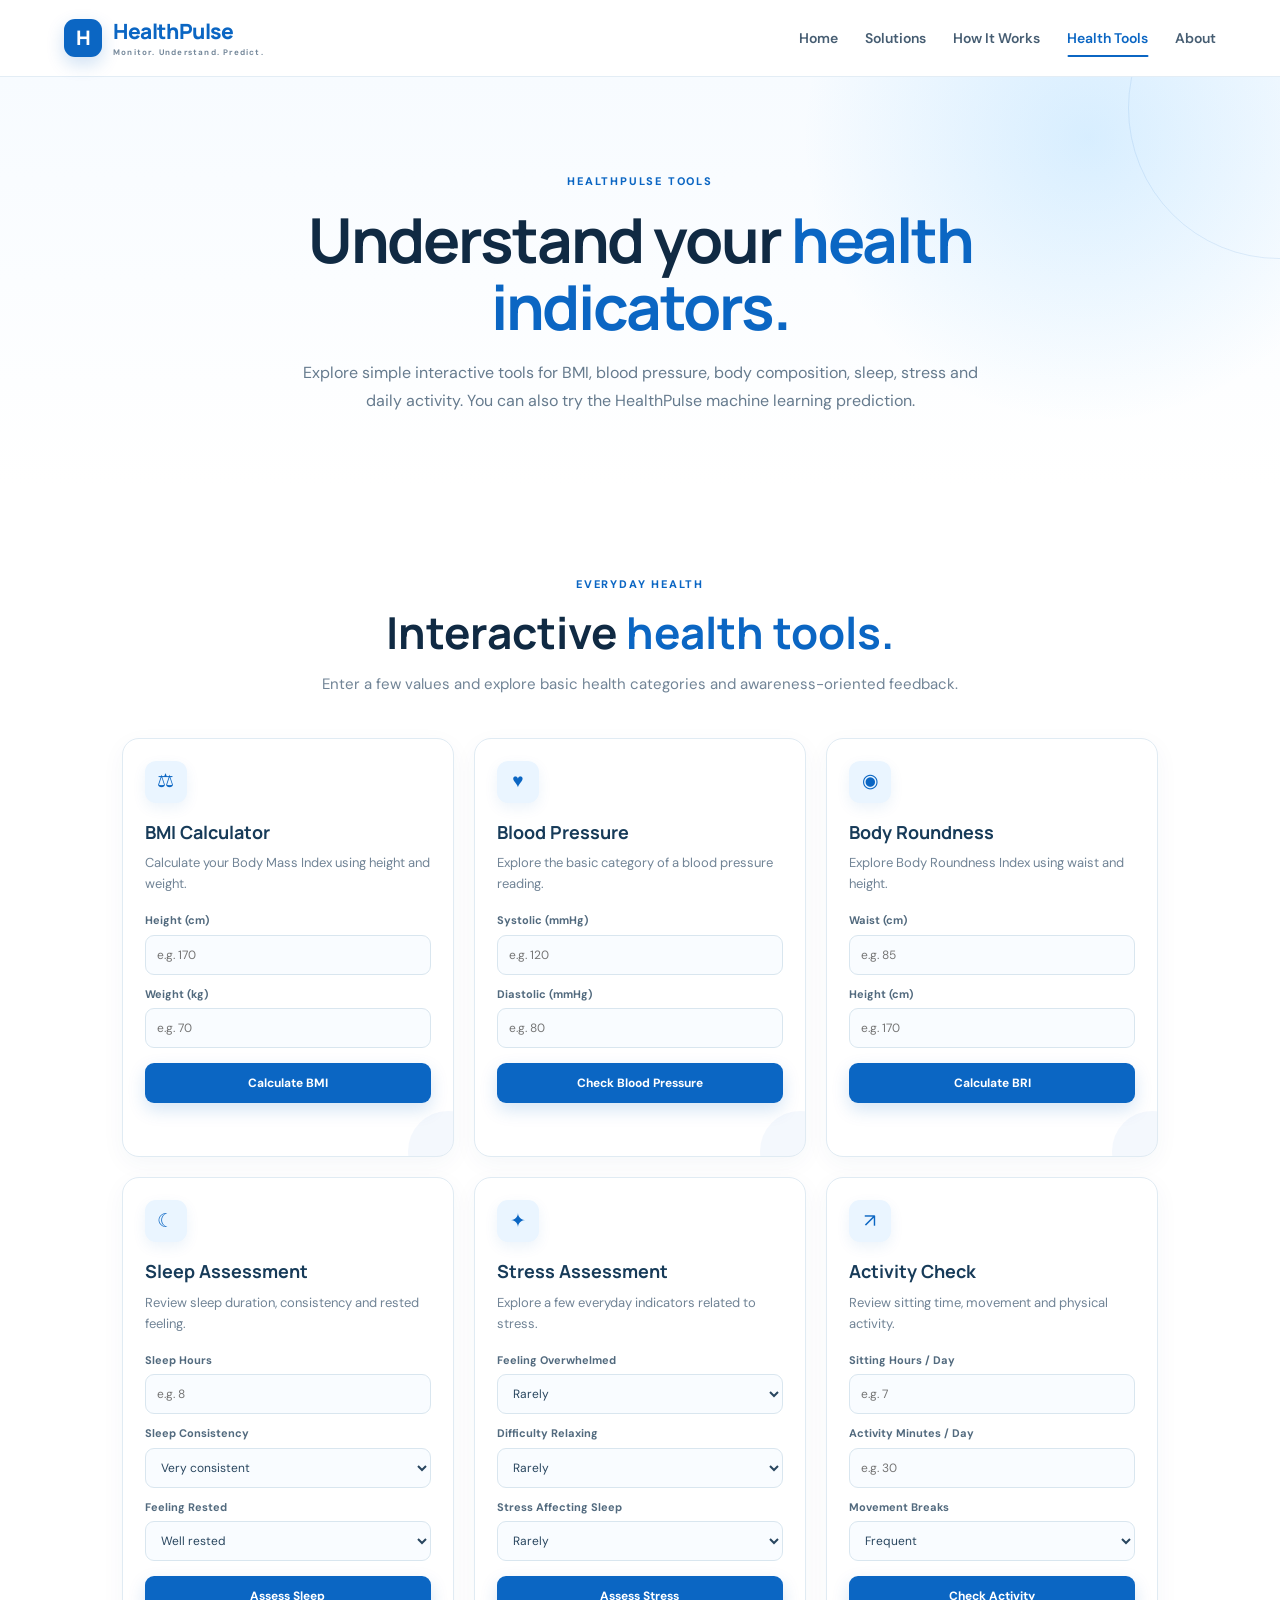
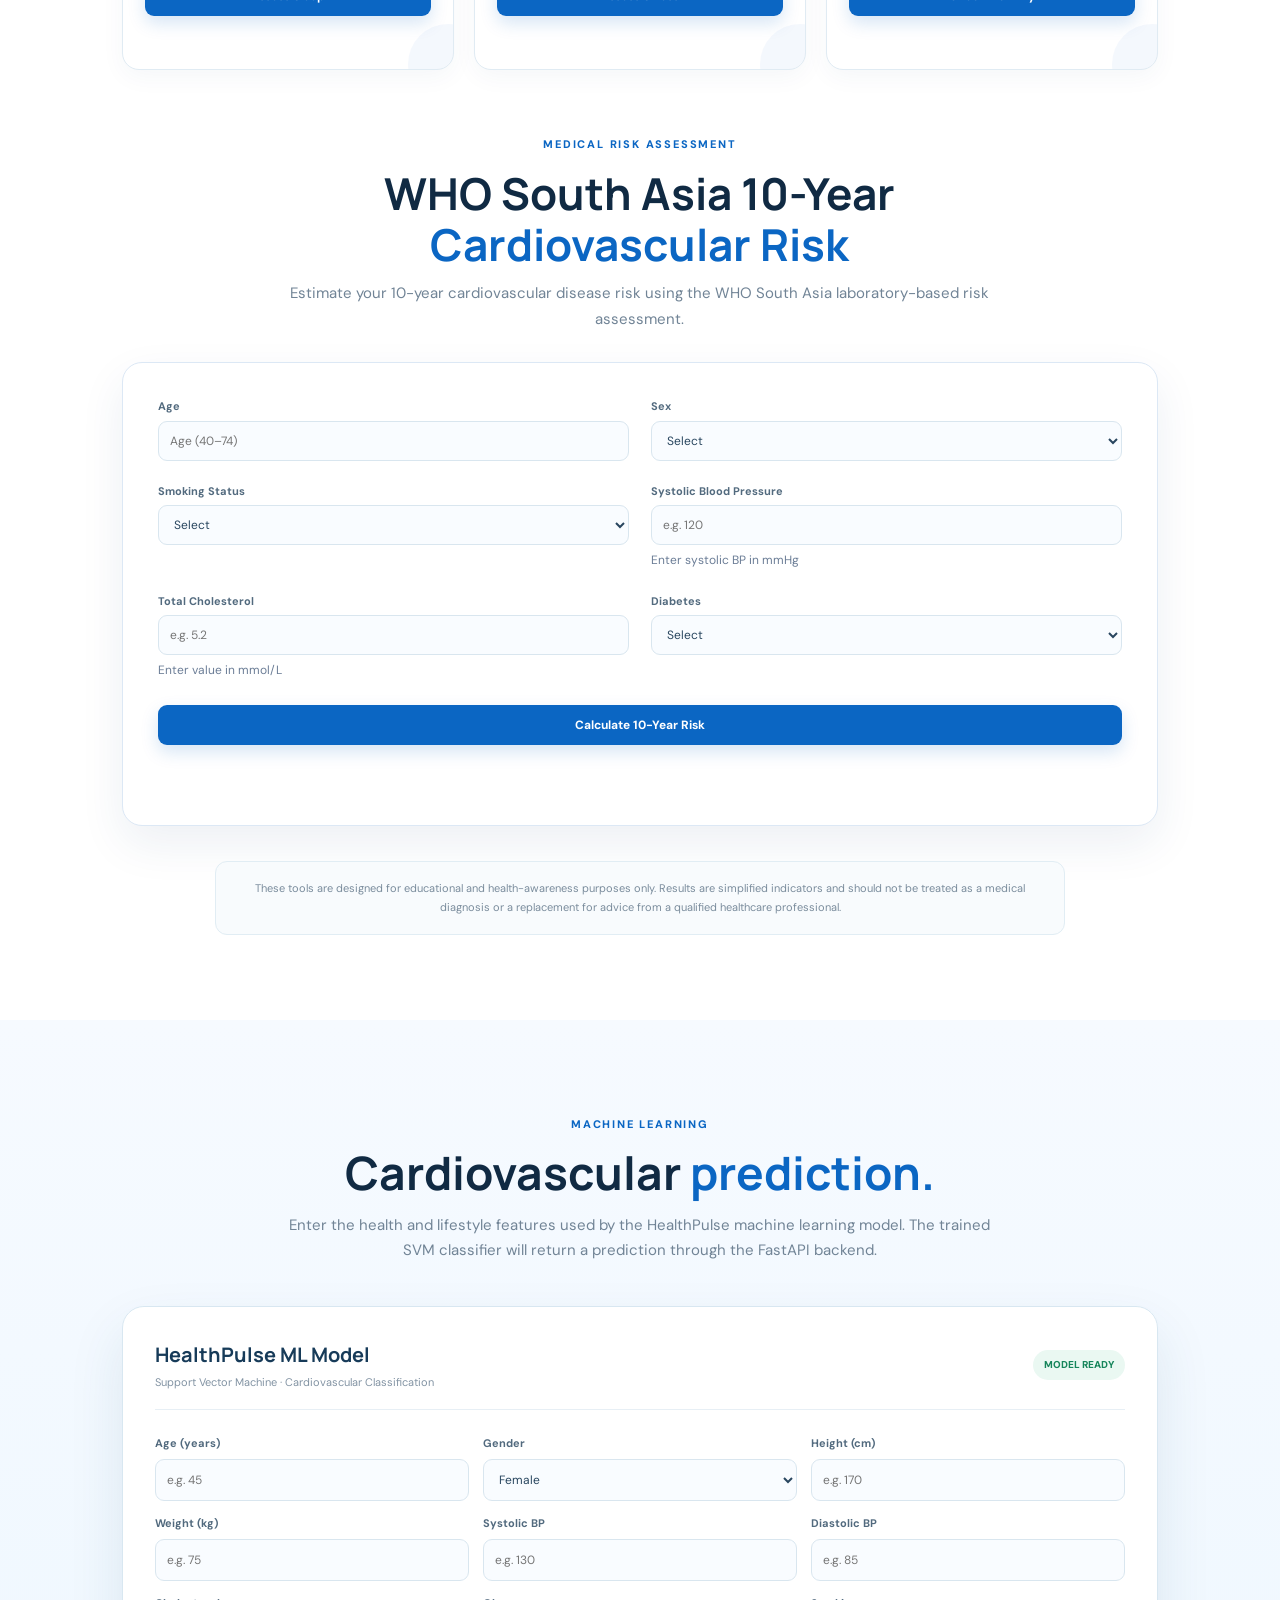
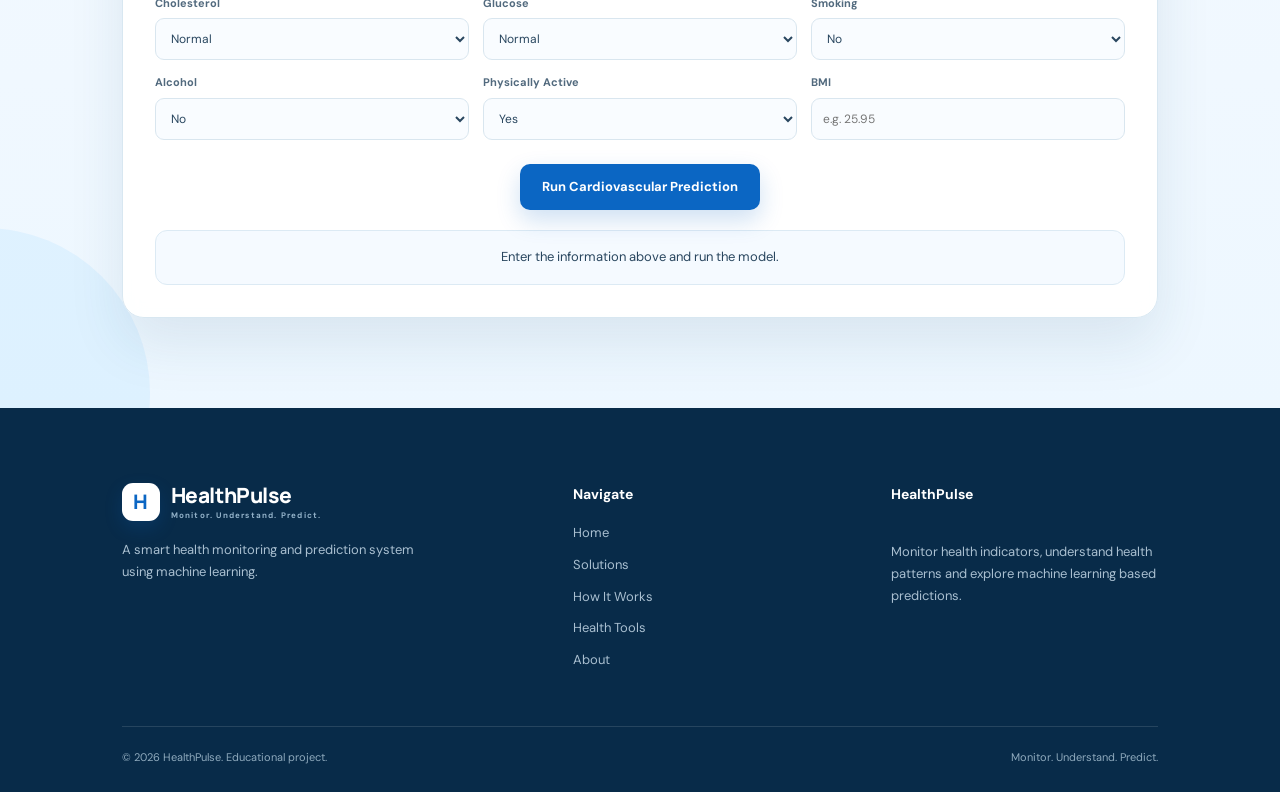
==== frontend/tools.html @ f5c5a45f "Add HealthPulse project" ====
<!DOCTYPE html>
<html lang="en">

<head>
    <meta charset="UTF-8">
    <meta name="viewport" content="width=device-width, initial-scale=1.0">

    <title>Health Tools | HealthPulse</title>

    <link rel="stylesheet" href="css/style.css">

    <link rel="preconnect" href="https://fonts.googleapis.com">
    <link rel="preconnect" href="https://fonts.gstatic.com" crossorigin>

    <link
        href="https://fonts.googleapis.com/css2?family=DM+Sans:wght@400;500;600;700&family=Manrope:wght@500;600;700;800&display=swap"
        rel="stylesheet">

    <style>

        /* =====================================================
           HEALTH TOOLS PAGE
           ===================================================== */

        .tools-hero {
            position: relative;

            padding: 90px 5% 70px;

            overflow: hidden;

            background:
                radial-gradient(
                    circle at 85% 15%,
                    rgba(45, 166, 255, 0.16),
                    transparent 25%
                ),
                linear-gradient(
                    180deg,
                    #f7fbff 0%,
                    #ffffff 100%
                );

            text-align: center;
        }

        .tools-hero::before {
            content: "";

            position: absolute;

            width: 300px;
            height: 300px;

            right: -150px;
            top: -120px;

            border-radius: 50%;

            border: 1px solid rgba(11, 102, 195, 0.10);

            animation: slowRotate 18s linear infinite;
        }

        .tools-hero-content {
            position: relative;

            z-index: 2;

            width: 90%;
            max-width: 800px;

            margin: auto;
        }

        .tools-hero h1 {
            margin: 14px 0 18px;

            color: #102a43;

            font-family: "Manrope", sans-serif;

            font-size: clamp(40px, 5vw, 62px);

            line-height: 1.08;

            letter-spacing: -2px;
        }

        .tools-hero h1 span {
            color: #0b66c3;
        }

        .tools-hero p {
            max-width: 680px;

            margin: auto;

            color: #667b8e;

            font-size: 16px;

            line-height: 1.75;
        }


        /* =====================================================
           TOOLS SECTION
           ===================================================== */

        .tools-section {
            padding: 85px 5%;
        }

        .tools-section-heading {
            width: 90%;
            max-width: 760px;

            margin: 0 auto 42px;

            text-align: center;
        }

        .tools-section-heading h2 {
            margin-top: 12px;

            color: #102a43;

            font-family: "Manrope", sans-serif;

            font-size: clamp(30px, 4vw, 44px);

            line-height: 1.15;
        }

        .tools-section-heading h2 span {
            color: #0b66c3;
        }

        .tools-section-heading p {
            margin-top: 14px;

            color: #718496;

            font-size: 15px;
        }


        /* =====================================================
           TOOL GRID
           ===================================================== */

        .tools-grid {
            width: 90%;
            max-width: 1120px;

            margin: auto;

            display: grid;

            grid-template-columns: repeat(3, 1fr);

            gap: 20px;
        }

        .tool-card {
            position: relative;

            padding: 22px;

            background: #ffffff;

            border: 1px solid #e0ebf3;

            border-radius: 17px;

            box-shadow:
                0 7px 25px rgba(25, 75, 110, 0.045);

            overflow: hidden;

            transition:
                transform 0.35s ease,
                box-shadow 0.35s ease,
                border-color 0.35s ease;
        }

        .tool-card::before {
            content: "";

            position: absolute;

            left: 0;
            top: 0;

            width: 100%;
            height: 3px;

            background: #0b66c3;

            transform: scaleX(0);

            transform-origin: left;

            transition: transform 0.35s ease;
        }

        .tool-card::after {
            content: "";

            position: absolute;

            width: 80px;
            height: 80px;

            right: -35px;
            bottom: -35px;

            border-radius: 50%;

            background: rgba(11, 102, 195, 0.045);

            transition:
                transform 0.4s ease,
                background 0.4s ease;
        }

        .tool-card:hover {
            transform: translateY(-7px);

            border-color: #c6ddeb;

            box-shadow:
                0 18px 38px rgba(25, 75, 110, 0.11);
        }

        .tool-card:hover::before {
            transform: scaleX(1);
        }

        .tool-card:hover::after {
            transform: scale(1.8);

            background: rgba(11, 102, 195, 0.07);
        }


        /* =====================================================
           TOOL ICON
           ===================================================== */

        .tool-icon {
            position: relative;

            z-index: 2;

            width: 42px;
            height: 42px;

            display: flex;

            align-items: center;
            justify-content: center;

            margin-bottom: 15px;

            border-radius: 11px;

            background: #eaf5ff;

            color: #0b66c3;

            font-size: 19px;

            box-shadow:
                0 5px 14px rgba(11, 102, 195, 0.08);

            transition:
                transform 0.3s ease,
                background 0.3s ease;
        }

        .tool-card:hover .tool-icon {
            transform:
                translateY(-2px)
                scale(1.05);

            background: #dcefff;
        }

        .tool-card h3 {
            position: relative;

            z-index: 2;

            margin-bottom: 7px;

            color: #173b59;

            font-family: "Manrope", sans-serif;

            font-size: 18px;
        }

        .tool-card > p {
            position: relative;

            z-index: 2;

            margin-bottom: 17px;

            color: #718496;

            font-size: 13px;

            line-height: 1.6;
        }


        /* =====================================================
           INPUTS
           ===================================================== */

        .tool-form {
            position: relative;

            z-index: 3;
        }

        .input-group {
            margin-bottom: 11px;
        }

        .input-group label {
            display: block;

            margin-bottom: 5px;

            color: #526a7e;

            font-size: 11px;

            font-weight: 700;
        }

        .tool-form input,
        .tool-form select {
            width: 100%;

            height: 40px;

            padding: 0 11px;

            border: 1px solid #d9e6ef;

            border-radius: 9px;

            background: #f9fcff;

            color: #29465f;

            font-family: inherit;

            font-size: 12px;

            outline: none;

            transition:
                border-color 0.25s ease,
                box-shadow 0.25s ease,
                background 0.25s ease;
        }

        .tool-form input:focus,
        .tool-form select:focus {
            background: #ffffff;

            border-color: #76b5e4;

            box-shadow:
                0 0 0 3px rgba(11, 102, 195, 0.08);
        }

        .tool-btn {
            width: 100%;

            min-height: 40px;

            margin-top: 4px;

            border: none;

            border-radius: 9px;

            background: #0b66c3;

            color: #ffffff;

            font-size: 12px;

            font-weight: 700;

            cursor: pointer;

            box-shadow:
                0 7px 17px rgba(11, 102, 195, 0.17);

            transition:
                background 0.25s ease,
                transform 0.25s ease,
                box-shadow 0.25s ease;
        }

        .tool-btn:hover {
            background: #09589f;

            transform: translateY(-2px);

            box-shadow:
                0 11px 23px rgba(11, 102, 195, 0.23);
        }

        .tool-result {
            min-height: 20px;

            margin-top: 11px;

            color: #0b66c3;

            font-size: 12px;

            font-weight: 700;

            line-height: 1.5;
        }


        /* =====================================================
           ML PREDICTION SECTION
           ===================================================== */

        .ml-section {
            position: relative;

            padding: 90px 5%;

            background:
                linear-gradient(
                    180deg,
                    #f6faff 0%,
                    #edf7ff 100%
                );

            overflow: hidden;
        }

        .ml-section::before {
            content: "";

            position: absolute;

            width: 330px;
            height: 330px;

            left: -180px;
            bottom: -150px;

            border-radius: 50%;

            background: rgba(45, 166, 255, 0.08);
        }

        .ml-container {
            position: relative;

            z-index: 2;

            width: 90%;
            max-width: 1120px;

            margin: auto;
        }

        .ml-heading {
            max-width: 720px;

            margin: 0 auto 42px;

            text-align: center;
        }

        .ml-heading h2 {
            margin-top: 12px;

            color: #102a43;

            font-family: "Manrope", sans-serif;

            font-size: clamp(31px, 4vw, 46px);

            line-height: 1.12;
        }

        .ml-heading h2 span {
            color: #0b66c3;
        }

        .ml-heading p {
            margin-top: 14px;

            color: #718496;

            font-size: 15px;

            line-height: 1.7;
        }

        .ml-card {
            padding: 32px;

            background: rgba(255, 255, 255, 0.95);

            border: 1px solid #d8e7f1;

            border-radius: 22px;

            box-shadow:
                0 25px 55px rgba(25, 75, 110, 0.10);

            backdrop-filter: blur(10px);
        }

        .ml-top {
            display: flex;

            align-items: center;
            justify-content: space-between;

            gap: 20px;

            margin-bottom: 25px;

            padding-bottom: 18px;

            border-bottom: 1px solid #e7eff5;
        }

        .ml-top h3 {
            color: #173b59;

            font-family: "Manrope", sans-serif;

            font-size: 20px;
        }

        .ml-top p {
            margin-top: 3px;

            color: #8293a3;

            font-size: 11px;
        }

        .ml-badge {
            padding: 7px 11px;

            border-radius: 20px;

            background: #eaf8f2;

            color: #16855b;

            font-size: 10px;

            font-weight: 800;

            white-space: nowrap;
        }

        .ml-grid {
            display: grid;

            grid-template-columns: repeat(3, 1fr);

            gap: 14px;
        }

        .ml-field label {
            display: block;

            margin-bottom: 6px;

            color: #526a7e;

            font-size: 11px;

            font-weight: 700;
        }

        .ml-field input,
        .ml-field select {
            width: 100%;

            height: 42px;

            padding: 0 11px;

            border: 1px solid #d9e6ef;

            border-radius: 9px;

            background: #f9fcff;

            color: #29465f;

            font-family: inherit;

            font-size: 12px;

            outline: none;

            transition:
                border-color 0.25s ease,
                box-shadow 0.25s ease;
        }

        .ml-field input:focus,
        .ml-field select:focus {
            border-color: #76b5e4;

            box-shadow:
                0 0 0 3px rgba(11, 102, 195, 0.08);
        }

        .ml-action {
            margin-top: 24px;

            display: flex;

            justify-content: center;
        }

        .ml-action button {
            min-width: 230px;

            min-height: 46px;

            padding: 12px 22px;

            border: none;

            border-radius: 10px;

            background: #0b66c3;

            color: #ffffff;

            font-size: 13px;

            font-weight: 700;

            cursor: pointer;

            box-shadow:
                0 10px 24px rgba(11, 102, 195, 0.20);

            transition:
                background 0.25s ease,
                transform 0.25s ease,
                box-shadow 0.25s ease;
        }

        .ml-action button:hover {
            background: #09589f;

            transform: translateY(-3px);

            box-shadow:
                0 15px 30px rgba(11, 102, 195, 0.26);
        }

        .prediction-result {
            margin-top: 20px;

            padding: 16px;

            border-radius: 12px;

            background: #f5faff;

            border: 1px solid #dceaf4;

            color: #29465f;

            font-size: 13px;

            line-height: 1.6;

            text-align: center;
        }

        .prediction-result.success {
            background: #effaf5;

            border-color: #ccebdd;

            color: #176c4d;
        }

        .prediction-result.warning {
            background: #fff7ed;

            border-color: #f4dcc0;

            color: #9a5b1d;
        }

        .prediction-result.error {
            background: #fff4f4;

            border-color: #f0cccc;

            color: #a13b3b;
        }


        /* =====================================================
           DISCLAIMER
           ===================================================== */



        /* WHO SOUTH ASIA CARDIOVASCULAR RISK */
        .who-risk-section { width: 90%; max-width: 1100px; margin: 60px auto 0; }
        .who-risk-header { text-align: center; max-width: 800px; margin: 0 auto 30px; }
        .who-risk-header h2 { margin-top: 12px; margin-bottom: 12px; color: #102a43; font-family: "Manrope", sans-serif; font-size: clamp(30px, 4vw, 44px); line-height: 1.15; }
        .who-risk-header h2 span { color: #0b66c3; }
        .who-risk-header p { max-width: 700px; margin: 0 auto; color: #718496; font-size: 15px; line-height: 1.7; }
        .who-risk-card { padding: 35px; background: #fff; border: 1px solid #dce8f5; border-radius: 20px; box-shadow: 0 18px 45px rgba(31,70,120,.08); }
        .who-risk-grid { display: grid; grid-template-columns: repeat(2,1fr); gap: 22px; }
        .who-risk-card .input-group { margin-bottom: 0; }
        .who-risk-card .input-group label { display:block; margin-bottom:5px; color:#526a7e; font-size:11px; font-weight:700; }
        .who-risk-card .input-group input, .who-risk-card .input-group select { width:100%; height:40px; padding:0 11px; border:1px solid #d9e6ef; border-radius:9px; background:#f9fcff; color:#29465f; font-family:inherit; font-size:12px; outline:none; }
        .who-risk-card small { display:block; margin-top:6px; color:#6b7d96; font-size:12px; }
        .who-risk-card .tool-btn { margin-top:25px; }
        #whoRiskResult { margin-top:25px; text-align:center; line-height:1.7; }
        #whoRiskResult strong { font-size:22px; }
        @media (max-width:700px) { .who-risk-grid { grid-template-columns:1fr; } .who-risk-card { padding:22px; } .who-risk-section { width:95%; } }

        .tools-disclaimer {
            width: 90%;
            max-width: 850px;

            margin: 35px auto 0;

            padding: 17px 20px;

            background: #f8fbfd;

            border: 1px solid #e1edf4;

            border-radius: 12px;

            color: #7a8c9c;

            font-size: 11px;

            line-height: 1.7;

            text-align: center;
        }


        /* =====================================================
           RESPONSIVE
           ===================================================== */

        @media (max-width: 1000px) {

            .tools-grid {
                grid-template-columns: repeat(2, 1fr);
            }

            .ml-grid {
                grid-template-columns: repeat(2, 1fr);
            }
        }


        @media (max-width: 650px) {

            .tools-hero {
                padding: 70px 5% 55px;
            }

            .tools-hero-content {
                width: 100%;
            }

            .tools-hero h1 {
                font-size: 39px;

                letter-spacing: -1.5px;
            }

            .tools-hero p {
                font-size: 14px;
            }

            .tools-section {
                padding: 65px 5%;
            }

            .tools-section-heading {
                width: 100%;
            }

            .tools-grid {
                width: 100%;

                grid-template-columns: 1fr;

                gap: 17px;
            }

            .tool-card {
                padding: 21px;
            }

            .ml-section {
                padding: 65px 5%;
            }

            .ml-container {
                width: 100%;
            }

            .ml-heading {
                width: 100%;
            }

            .ml-card {
                padding: 22px;

                border-radius: 18px;
            }

            .ml-top {
                align-items: flex-start;

                flex-direction: column;
            }

            .ml-grid {
                grid-template-columns: 1fr;
            }

            .ml-action button {
                width: 100%;
            }

            .tools-disclaimer {
                width: 100%;
            }
        }

    </style>
</head>


<body>


    <!-- =====================================================
         NAVBAR
         ===================================================== -->

    <header class="navbar">

        <div class="container nav-container">

            <a href="index.html" class="logo">

                <span class="brand-mark">H</span>

                <span class="brand-text">

                    <strong>HealthPulse</strong>

                    <small>
                        Monitor. Understand. Predict.
                    </small>

                </span>

            </a>


            <nav class="nav-menu">

                <a href="index.html">
                    Home
                </a>

                <a href="solutions.html">
                    Solutions
                </a>

                <a href="how-it-works.html">
                    How It Works
                </a>

                <a href="tools.html" class="active">
                    Health Tools
                </a>

                <a href="about.html">
                    About
                </a>

            </nav>


            <button
                class="menu-toggle"
                aria-label="Open Menu"
                onclick="toggleMobileMenu()">

                ☰

            </button>

        </div>


        <!-- Mobile Menu -->

        <div class="mobile-menu" id="mobileMenu">

            <a href="index.html">
                Home
            </a>

            <a href="solutions.html">
                Solutions
            </a>

            <a href="how-it-works.html">
                How It Works
            </a>

            <a href="tools.html" class="active">
                Health Tools
            </a>

            <a href="about.html">
                About
            </a>

        </div>

    </header>


    <!-- =====================================================
         HERO
         ===================================================== -->

    <section class="tools-hero">

        <div class="tools-hero-content reveal">

            <div class="eyebrow">
                HEALTHPULSE TOOLS
            </div>

            <h1>
                Understand your
                <span>health indicators.</span>
            </h1>

            <p>
                Explore simple interactive tools for BMI, blood pressure,
                body composition, sleep, stress and daily activity.
                You can also try the HealthPulse machine learning prediction.
            </p>

        </div>

    </section>


    <!-- =====================================================
         HEALTH TOOLS
         ===================================================== -->

    <section class="tools-section">

        <div class="tools-section-heading reveal">

            <div class="eyebrow">
                EVERYDAY HEALTH
            </div>

            <h2>
                Interactive <span>health tools.</span>
            </h2>

            <p>
                Enter a few values and explore basic health categories
                and awareness-oriented feedback.
            </p>

        </div>


        <div class="tools-grid">


            <!-- =================================================
                 BMI
                 ================================================= -->

            <div class="tool-card reveal">

                <div class="tool-icon">
                    ⚖
                </div>

                <h3>
                    BMI Calculator
                </h3>

                <p>
                    Calculate your Body Mass Index using height and weight.
                </p>

                <div class="tool-form">

                    <div class="input-group">

                        <label for="height">
                            Height (cm)
                        </label>

                        <input
                            type="number"
                            id="height"
                            placeholder="e.g. 170">

                    </div>


                    <div class="input-group">

                        <label for="weight">
                            Weight (kg)
                        </label>

                        <input
                            type="number"
                            id="weight"
                            placeholder="e.g. 70">

                    </div>


                    <button
                        class="tool-btn"
                        onclick="calculateBMI()">

                        Calculate BMI

                    </button>

                    <div
                        class="tool-result"
                        id="bmiResult">
                    </div>

                </div>

            </div>


            <!-- =================================================
                 BLOOD PRESSURE
                 ================================================= -->

            <div class="tool-card reveal">

                <div class="tool-icon">
                    ♥
                </div>

                <h3>
                    Blood Pressure
                </h3>

                <p>
                    Explore the basic category of a blood pressure reading.
                </p>

                <div class="tool-form">

                    <div class="input-group">

                        <label for="systolic">
                            Systolic (mmHg)
                        </label>

                        <input
                            type="number"
                            id="systolic"
                            placeholder="e.g. 120">

                    </div>


                    <div class="input-group">

                        <label for="diastolic">
                            Diastolic (mmHg)
                        </label>

                        <input
                            type="number"
                            id="diastolic"
                            placeholder="e.g. 80">

                    </div>


                    <button
                        class="tool-btn"
                        onclick="checkBP()">

                        Check Blood Pressure

                    </button>

                    <div
                        class="tool-result"
                        id="bpResult">
                    </div>

                </div>

            </div>


            <!-- =================================================
                 BRI
                 ================================================= -->

            <div class="tool-card reveal">

                <div class="tool-icon">
                    ◉
                </div>

                <h3>
                    Body Roundness
                </h3>

                <p>
                    Explore Body Roundness Index using waist and height.
                </p>

                <div class="tool-form">

                    <div class="input-group">

                        <label for="waist">
                            Waist (cm)
                        </label>

                        <input
                            type="number"
                            id="waist"
                            placeholder="e.g. 85">

                    </div>


                    <div class="input-group">

                        <label for="briHeight">
                            Height (cm)
                        </label>

                        <input
                            type="number"
                            id="briHeight"
                            placeholder="e.g. 170">

                    </div>


                    <button
                        class="tool-btn"
                        onclick="calculateBRI()">

                        Calculate BRI

                    </button>

                    <div
                        class="tool-result"
                        id="briResult">
                    </div>

                </div>

            </div>


            <!-- =================================================
                 SLEEP
                 ================================================= -->

            <div class="tool-card reveal">

                <div class="tool-icon">
                    ☾
                </div>

                <h3>
                    Sleep Assessment
                </h3>

                <p>
                    Review sleep duration, consistency and rested feeling.
                </p>

                <div class="tool-form">

                    <div class="input-group">

                        <label for="sleepHours">
                            Sleep Hours
                        </label>

                        <input
                            type="number"
                            id="sleepHours"
                            min="0"
                            max="24"
                            placeholder="e.g. 8">

                    </div>


                    <div class="input-group">

                        <label for="sleepConsistency">
                            Sleep Consistency
                        </label>

                        <select id="sleepConsistency">

                            <option value="3">
                                Very consistent
                            </option>

                            <option value="2">
                                Sometimes inconsistent
                            </option>

                            <option value="1">
                                Often inconsistent
                            </option>

                        </select>

                    </div>


                    <div class="input-group">

                        <label for="sleepRested">
                            Feeling Rested
                        </label>

                        <select id="sleepRested">

                            <option value="3">
                                Well rested
                            </option>

                            <option value="2">
                                Sometimes rested
                            </option>

                            <option value="1">
                                Usually tired
                            </option>

                        </select>

                    </div>


                    <button
                        class="tool-btn"
                        onclick="assessSleep()">

                        Assess Sleep

                    </button>

                    <div
                        class="tool-result"
                        id="sleepResult">
                    </div>

                </div>

            </div>


            <!-- =================================================
                 STRESS
                 ================================================= -->

            <div class="tool-card reveal">

                <div class="tool-icon">
                    ✦
                </div>

                <h3>
                    Stress Assessment
                </h3>

                <p>
                    Explore a few everyday indicators related to stress.
                </p>

                <div class="tool-form">

                    <div class="input-group">

                        <label for="stressOverwhelmed">
                            Feeling Overwhelmed
                        </label>

                        <select id="stressOverwhelmed">

                            <option value="1">
                                Rarely
                            </option>

                            <option value="2">
                                Sometimes
                            </option>

                            <option value="3">
                                Often
                            </option>

                        </select>

                    </div>


                    <div class="input-group">

                        <label for="stressRelax">
                            Difficulty Relaxing
                        </label>

                        <select id="stressRelax">

                            <option value="1">
                                Rarely
                            </option>

                            <option value="2">
                                Sometimes
                            </option>

                            <option value="3">
                                Often
                            </option>

                        </select>

                    </div>


                    <div class="input-group">

                        <label for="stressSleep">
                            Stress Affecting Sleep
                        </label>

                        <select id="stressSleep">

                            <option value="1">
                                Rarely
                            </option>

                            <option value="2">
                                Sometimes
                            </option>

                            <option value="3">
                                Often
                            </option>

                        </select>

                    </div>


                    <button
                        class="tool-btn"
                        onclick="assessStress()">

                        Assess Stress

                    </button>

                    <div
                        class="tool-result"
                        id="stressResult">
                    </div>

                </div>

            </div>


            <!-- =================================================
                 ACTIVITY
                 ================================================= -->

            <div class="tool-card reveal">

                <div class="tool-icon">
                    ↗
                </div>

                <h3>
                    Activity Check
                </h3>

                <p>
                    Review sitting time, movement and physical activity.
                </p>

                <div class="tool-form">

                    <div class="input-group">

                        <label for="sittingHours">
                            Sitting Hours / Day
                        </label>

                        <input
                            type="number"
                            id="sittingHours"
                            placeholder="e.g. 7">

                    </div>


                    <div class="input-group">

                        <label for="activityMinutes">
                            Activity Minutes / Day
                        </label>

                        <input
                            type="number"
                            id="activityMinutes"
                            placeholder="e.g. 30">

                    </div>


                    <div class="input-group">

                        <label for="movementBreaks">
                            Movement Breaks
                        </label>

                        <select id="movementBreaks">

                            <option value="3">
                                Frequent
                            </option>

                            <option value="2">
                                Sometimes
                            </option>

                            <option value="1">
                                Rarely
                            </option>

                        </select>

                    </div>


                    <button
                        class="tool-btn"
                        onclick="assessSedentary()">

                        Check Activity

                    </button>

                    <div
                        class="tool-result"
                        id="activityResult">
                    </div>

                </div>

            </div>

        </div>




        <!-- WHO SOUTH ASIA 10-YEAR CARDIOVASCULAR RISK -->

        <div class="who-risk-section reveal">
            <div class="who-risk-header">
                <span class="eyebrow">MEDICAL RISK ASSESSMENT</span>
                <h2>WHO South Asia 10-Year <span>Cardiovascular Risk</span></h2>
                <p>Estimate your 10-year cardiovascular disease risk using the WHO South Asia laboratory-based risk assessment.</p>
            </div>
            <div class="who-risk-card">
                <div class="who-risk-grid">
                    <div class="input-group"><label for="whoAge">Age</label><input type="number" id="whoAge" placeholder="Age (40–74)" min="40" max="74"></div>
                    <div class="input-group"><label for="whoSex">Sex</label><select id="whoSex"><option value="">Select</option><option value="Male">Male</option><option value="Female">Female</option></select></div>
                    <div class="input-group"><label for="whoSmoking">Smoking Status</label><select id="whoSmoking"><option value="">Select</option><option value="false">Non-smoker</option><option value="true">Smoker</option></select></div>
                    <div class="input-group"><label for="whoSystolicBP">Systolic Blood Pressure</label><input type="number" id="whoSystolicBP" placeholder="e.g. 120" min="50" max="300"><small>Enter systolic BP in mmHg</small></div>
                    <div class="input-group"><label for="whoCholesterol">Total Cholesterol</label><input type="number" id="whoCholesterol" placeholder="e.g. 5.2" min="1" max="15" step="0.1"><small>Enter value in mmol/L</small></div>
                    <div class="input-group"><label for="whoDiabetes">Diabetes</label><select id="whoDiabetes"><option value="">Select</option><option value="false">No</option><option value="true">Yes</option></select></div>
                </div>
                <button class="tool-btn" onclick="calculateWHORisk()">Calculate 10-Year Risk</button>
                <div class="tool-result" id="whoRiskResult"></div>
            </div>
        </div>
        <div class="tools-disclaimer reveal">

            These tools are designed for educational and health-awareness
            purposes only. Results are simplified indicators and should not
            be treated as a medical diagnosis or a replacement for advice
            from a qualified healthcare professional.

        </div>

    </section>


    <!-- =====================================================
         MACHINE LEARNING PREDICTION
         ===================================================== -->

    <section class="ml-section">

        <div class="ml-container">

            <div class="ml-heading reveal">

                <div class="eyebrow">
                    MACHINE LEARNING
                </div>

                <h2>
                    Cardiovascular
                    <span>prediction.</span>
                </h2>

                <p>
                    Enter the health and lifestyle features used by the
                    HealthPulse machine learning model. The trained SVM
                    classifier will return a prediction through the
                    FastAPI backend.
                </p>

            </div>


            <div class="ml-card reveal">


                <div class="ml-top">

                    <div>

                        <h3>
                            HealthPulse ML Model
                        </h3>

                        <p>
                            Support Vector Machine · Cardiovascular Classification
                        </p>

                    </div>

                    <div class="ml-badge">
                        MODEL READY
                    </div>

                </div>


                <div class="ml-grid">


                    <!-- Age -->

                    <div class="ml-field">

                        <label for="mlAge">
                            Age (years)
                        </label>

                        <input
                            type="number"
                            id="mlAge"
                            placeholder="e.g. 45">

                    </div>


                    <!-- Gender -->

                    <div class="ml-field">

                        <label for="mlGender">
                            Gender
                        </label>

                        <select id="mlGender">

                            <option value="1">
                                Female
                            </option>

                            <option value="2">
                                Male
                            </option>

                        </select>

                    </div>


                    <!-- Height -->

                    <div class="ml-field">

                        <label for="mlHeight">
                            Height (cm)
                        </label>

                        <input
                            type="number"
                            id="mlHeight"
                            placeholder="e.g. 170">

                    </div>


                    <!-- Weight -->

                    <div class="ml-field">

                        <label for="mlWeight">
                            Weight (kg)
                        </label>

                        <input
                            type="number"
                            id="mlWeight"
                            placeholder="e.g. 75">

                    </div>


                    <!-- Systolic -->

                    <div class="ml-field">

                        <label for="mlSystolic">
                            Systolic BP
                        </label>

                        <input
                            type="number"
                            id="mlSystolic"
                            placeholder="e.g. 130">

                    </div>


                    <!-- Diastolic -->

                    <div class="ml-field">

                        <label for="mlDiastolic">
                            Diastolic BP
                        </label>

                        <input
                            type="number"
                            id="mlDiastolic"
                            placeholder="e.g. 85">

                    </div>


                    <!-- Cholesterol -->

                    <div class="ml-field">

                        <label for="mlCholesterol">
                            Cholesterol
                        </label>

                        <select id="mlCholesterol">

                            <option value="1">
                                Normal
                            </option>

                            <option value="2">
                                Above Normal
                            </option>

                            <option value="3">
                                Well Above Normal
                            </option>

                        </select>

                    </div>


                    <!-- Glucose -->

                    <div class="ml-field">

                        <label for="mlGluc">
                            Glucose
                        </label>

                        <select id="mlGluc">

                            <option value="1">
                                Normal
                            </option>

                            <option value="2">
                                Above Normal
                            </option>

                            <option value="3">
                                Well Above Normal
                            </option>

                        </select>

                    </div>


                    <!-- Smoking -->

                    <div class="ml-field">

                        <label for="mlSmoke">
                            Smoking
                        </label>

                        <select id="mlSmoke">

                            <option value="0">
                                No
                            </option>

                            <option value="1">
                                Yes
                            </option>

                        </select>

                    </div>


                    <!-- Alcohol -->

                    <div class="ml-field">

                        <label for="mlAlco">
                            Alcohol
                        </label>

                        <select id="mlAlco">

                            <option value="0">
                                No
                            </option>

                            <option value="1">
                                Yes
                            </option>

                        </select>

                    </div>


                    <!-- Activity -->

                    <div class="ml-field">

                        <label for="mlActive">
                            Physically Active
                        </label>

                        <select id="mlActive">

                            <option value="1">
                                Yes
                            </option>

                            <option value="0">
                                No
                            </option>

                        </select>

                    </div>


                    <!-- BMI -->

                    <div class="ml-field">

                        <label for="mlBmi">
                            BMI
                        </label>

                        <input
                            type="number"
                            id="mlBmi"
                            step="0.01"
                            placeholder="e.g. 25.95">

                    </div>

                </div>


                <div class="ml-action">

                    <button
                        onclick="predictHealth()">

                        Run Cardiovascular Prediction

                    </button>

                </div>


                <div
                    id="predictionResult"
                    class="prediction-result">

                    Enter the information above and run the model.

                </div>

            </div>

        </div>

    </section>


    <!-- =====================================================
         FOOTER
         ===================================================== -->

    <footer class="footer">

        <div class="container footer-grid">


            <div class="footer-logo">

                <a href="index.html" class="logo">

                    <span class="brand-mark">
                        H
                    </span>

                    <span class="brand-text">

                        <strong>
                            HealthPulse
                        </strong>

                        <small>
                            Monitor. Understand. Predict.
                        </small>

                    </span>

                </a>

                <p>
                    A smart health monitoring and prediction system
                    using machine learning.
                </p>

            </div>


            <div class="footer-col">

                <h4>
                    Navigate
                </h4>

                <a href="index.html">
                    Home
                </a>

                <a href="solutions.html">
                    Solutions
                </a>

                <a href="how-it-works.html">
                    How It Works
                </a>

                <a href="tools.html">
                    Health Tools
                </a>

                <a href="about.html">
                    About
                </a>

            </div>


            <div class="footer-col">

                <h4>
                    HealthPulse
                </h4>

                <p>
                    Monitor health indicators, understand health patterns
                    and explore machine learning based predictions.
                </p>

            </div>

        </div>


        <div class="container footer-bottom">

            <p>
                © 2026 HealthPulse. Educational project.
            </p>

            <p>
                Monitor. Understand. Predict.
            </p>

        </div>

    </footer>


    <!-- =====================================================
         JAVASCRIPT
         ===================================================== -->

    <script src="js/script.js"></script>


    <script>

        /* =====================================================
           BMI CALCULATOR
           ===================================================== */

        function calculateBMI() {

            const height =
                parseFloat(
                    document.getElementById("height").value
                );

            const weight =
                parseFloat(
                    document.getElementById("weight").value
                );

            const result =
                document.getElementById("bmiResult");


            if (
                isNaN(height) ||
                isNaN(weight) ||
                height <= 0 ||
                weight <= 0
            ) {

                result.textContent =
                    "Please enter valid height and weight.";

                return;
            }


            const heightMeters =
                height / 100;

            const bmi =
                weight /
                (heightMeters * heightMeters);


            let category;


            if (bmi < 18.5) {

                category = "Underweight";

            } else if (bmi < 25) {

                category = "Normal range";

            } else if (bmi < 30) {

                category = "Overweight";

            } else {

                category = "Obesity range";

            }


            result.textContent =
                "BMI: " +
                bmi.toFixed(1) +
                " — " +
                category;
        }


        /* =====================================================
           BLOOD PRESSURE
           ===================================================== */

        function checkBP() {

            const systolic =
                parseFloat(
                    document.getElementById("systolic").value
                );

            const diastolic =
                parseFloat(
                    document.getElementById("diastolic").value
                );

            const result =
                document.getElementById("bpResult");


            if (
                isNaN(systolic) ||
                isNaN(diastolic) ||
                systolic <= 0 ||
                diastolic <= 0
            ) {

                result.textContent =
                    "Please enter valid blood pressure values.";

                return;
            }


            let category;


            if (
                systolic < 120 &&
                diastolic < 80
            ) {

                category = "Normal";

            } else if (
                systolic < 130 &&
                diastolic < 80
            ) {

                category = "Elevated";

            } else if (
                systolic < 140 ||
                diastolic < 90
            ) {

                category = "High";

            } else {

                category = "Very high";

            }


            result.textContent =
                "Reading: " +
                systolic +
                "/" +
                diastolic +
                " mmHg — " +
                category;
        }


        /* =====================================================
           BRI
           ===================================================== */

        function calculateBRI() {

            const waist =
                parseFloat(
                    document.getElementById("waist").value
                );

            const height =
                parseFloat(
                    document.getElementById("briHeight").value
                );

            const result =
                document.getElementById("briResult");


            if (
                isNaN(waist) ||
                isNaN(height) ||
                waist <= 0 ||
                height <= 0
            ) {

                result.textContent =
                    "Please enter valid waist and height.";

                return;
            }


            const waistMeters =
                waist / 100;

            const heightMeters =
                height / 100;

            const ratio =
                waistMeters / heightMeters;


            const value =
                364.2 -
                365.5 *
                Math.sqrt(
                    1 -
                    Math.pow(
                        ratio / 0.5,
                        2
                    )
                );


            if (!isFinite(value)) {

                result.textContent =
                    "Please check the entered values.";

                return;
            }


            result.textContent =
                "Estimated BRI: " +
                value.toFixed(2);
        }


        /* =====================================================
           SLEEP
           ===================================================== */

        function assessSleep() {

            const hours =
                parseFloat(
                    document.getElementById("sleepHours").value
                );

            const consistency =
                parseInt(
                    document.getElementById("sleepConsistency").value
                );

            const rested =
                parseInt(
                    document.getElementById("sleepRested").value
                );

            const result =
                document.getElementById("sleepResult");


            if (
                isNaN(hours) ||
                hours < 0 ||
                hours > 24
            ) {

                result.textContent =
                    "Please enter sleep hours between 0 and 24.";

                return;
            }


            let score = 0;


            if (hours >= 7 && hours <= 9) {

                score += 3;

            } else if (hours >= 6 && hours < 7) {

                score += 2;

            } else {

                score += 1;

            }


            score += consistency;
            score += rested;


            if (score >= 8) {

                result.textContent =
                    "Sleep pattern looks generally healthy.";

            } else if (score >= 6) {

                result.textContent =
                    "Sleep pattern could be improved.";

            } else {

                result.textContent =
                    "Your sleep pattern may need more attention.";
            }
        }


        /* =====================================================
           STRESS
           ===================================================== */

        function assessStress() {

            const overwhelmed =
                parseInt(
                    document.getElementById("stressOverwhelmed").value
                );

            const relax =
                parseInt(
                    document.getElementById("stressRelax").value
                );

            const sleep =
                parseInt(
                    document.getElementById("stressSleep").value
                );

            const result =
                document.getElementById("stressResult");


            const score =
                overwhelmed +
                relax +
                sleep;


            if (score <= 4) {

                result.textContent =
                    "Lower stress indicators based on these responses.";

            } else if (score <= 7) {

                result.textContent =
                    "Some stress indicators are present.";

            } else {

                result.textContent =
                    "Higher stress indicators are present.";
            }
        }


        /* =====================================================
           ACTIVITY
           ===================================================== */

        function assessSedentary() {

            const sitting =
                parseFloat(
                    document.getElementById("sittingHours").value
                );

            const activity =
                parseFloat(
                    document.getElementById("activityMinutes").value
                );

            const breaks =
                parseInt(
                    document.getElementById("movementBreaks").value
                );

            const result =
                document.getElementById("activityResult");


            if (
                isNaN(sitting) ||
                isNaN(activity) ||
                sitting < 0 ||
                activity < 0
            ) {

                result.textContent =
                    "Please enter valid activity values.";

                return;
            }


            let score = 0;


            if (sitting <= 6) {

                score += 3;

            } else if (sitting <= 9) {

                score += 2;

            } else {

                score += 1;

            }


            if (activity >= 30) {

                score += 3;

            } else if (activity >= 15) {

                score += 2;

            } else {

                score += 1;

            }


            score += breaks;


            if (score >= 8) {

                result.textContent =
                    "Your activity pattern looks generally active.";

            } else if (score >= 6) {

                result.textContent =
                    "Your activity pattern could be improved.";

            } else {

                result.textContent =
                    "Consider adding more movement to your day.";
            }
        }


        /* =====================================================
           ML PREDICTION
           ===================================================== */

        async function predictHealth() {

            const result =
                document.getElementById("predictionResult");


            const age =
                parseFloat(
                    document.getElementById("mlAge").value
                );

            const gender =
                parseInt(
                    document.getElementById("mlGender").value
                );

            const height =
                parseFloat(
                    document.getElementById("mlHeight").value
                );

            const weight =
                parseFloat(
                    document.getElementById("mlWeight").value
                );

            const systolic =
                parseFloat(
                    document.getElementById("mlSystolic").value
                );

            const diastolic =
                parseFloat(
                    document.getElementById("mlDiastolic").value
                );

            const cholesterol =
                parseInt(
                    document.getElementById("mlCholesterol").value
                );

            const gluc =
                parseInt(
                    document.getElementById("mlGluc").value
                );

            const smoke =
                parseInt(
                    document.getElementById("mlSmoke").value
                );

            const alco =
                parseInt(
                    document.getElementById("mlAlco").value
                );

            const active =
                parseInt(
                    document.getElementById("mlActive").value
                );

            const bmi =
                parseFloat(
                    document.getElementById("mlBmi").value
                );


            if (
                [
                    age,
                    height,
                    weight,
                    systolic,
                    diastolic,
                    bmi
                ].some(
                    value => isNaN(value)
                )
            ) {

                result.className =
                    "prediction-result error";

                result.textContent =
                    "Please fill in all required health values.";

                return;
            }


            result.className =
                "prediction-result";

            result.textContent =
                "Running the HealthPulse machine learning model...";


            const inputData = {

                age: age,

                gender: gender,

                height: height,

                weight: weight,

                ap_hi: systolic,

                ap_lo: diastolic,

                cholesterol: cholesterol,

                gluc: gluc,

                smoke: smoke,

                alco: alco,

                active: active,

                bmi: bmi
            };


            try {

                const response =
                    await fetch(
                        "http://127.0.0.1:8000/predict",
                        {
                            method: "POST",

                            headers: {
                                "Content-Type":
                                    "application/json"
                            },

                            body:
                                JSON.stringify(inputData)
                        }
                    );


                if (!response.ok) {

                    throw new Error(
                        "Prediction request failed."
                    );
                }


                const data =
                    await response.json();


                result.className =
                    "prediction-result " +
                    (
                        data.prediction === 1
                            ? "warning"
                            : "success"
                    );


                result.innerHTML =
                    "<strong>" +
                    data.result +
                    "</strong><br>" +
                    data.message;

            } catch (error) {

                result.className =
                    "prediction-result error";

                result.textContent =
                    "Unable to connect to the HealthPulse backend. " +
                    "Please make sure the FastAPI server is running.";
            }
        }




        /* WHO SOUTH ASIA 10-YEAR CARDIOVASCULAR RISK */
        async function calculateWHORisk() {
            const age = parseInt(document.getElementById("whoAge").value);
            const sex = document.getElementById("whoSex").value;
            const smoking = document.getElementById("whoSmoking").value;
            const systolicBP = parseFloat(document.getElementById("whoSystolicBP").value);
            const cholesterol = parseFloat(document.getElementById("whoCholesterol").value);
            const diabetes = document.getElementById("whoDiabetes").value;
            const result = document.getElementById("whoRiskResult");

            if (!age || !sex || !smoking || !systolicBP || !cholesterol || !diabetes) {
                result.innerHTML = "Please complete all fields.";
                return;
            }

            if (age < 40 || age > 74) {
                result.innerHTML = "WHO risk assessment is available for ages 40 to 74.";
                return;
            }

            try {
                result.innerHTML = "Calculating your cardiovascular risk...";
                const response = await fetch("http://127.0.0.1:8000/who-risk", {
                    method: "POST",
                    headers: {"Content-Type": "application/json"},
                    body: JSON.stringify({
                        age,
                        sex,
                        smoking: smoking === "true",
                        systolic_bp: systolicBP,
                        total_cholesterol: cholesterol,
                        diabetes: diabetes === "true"
                    })
                });
                const data = await response.json();

                if (!data.success) {
                    result.innerHTML = "<strong>Error</strong><br>" + data.error;
                    return;
                }

                result.innerHTML = "<strong>Your 10-Year Risk: " + data.risk_percentage + "%</strong><br>Risk Category: " + data.risk_category + "<br><br><small>This assessment is for educational purposes only and is not a medical diagnosis.</small>";
            } catch (error) {
                result.innerHTML = "<strong>Unable to calculate risk.</strong><br>Please make sure the HealthPulse backend is running.";
                console.error(error);
            }
        }
    </script>
    

</body>

</html>
---- frontend/css/style.css ----
/* =========================================================
   HEALTHPULSE
   SMART HEALTH MONITORING & PREDICTION
   PREMIUM COMMON STYLE
   ========================================================= */


/* =========================================================
   GLOBAL
   ========================================================= */

* {
    margin: 0;
    padding: 0;
    box-sizing: border-box;
}

html {
    scroll-behavior: smooth;
}

body {
    font-family: "DM Sans", Arial, Helvetica, sans-serif;
    background: #ffffff;
    color: #102a43;
    line-height: 1.6;
    overflow-x: hidden;
}

a {
    text-decoration: none;
    color: inherit;
}

button {
    font-family: inherit;
}

.container {
    width: 90%;
    max-width: 1250px;
    margin: 0 auto;
}


/* =========================================================
   NAVBAR
   ========================================================= */

.navbar {
    position: sticky;
    top: 0;
    z-index: 1000;

    width: 100%;

    background: rgba(255, 255, 255, 0.94);

    border-bottom: 1px solid rgba(220, 233, 243, 0.8);

    backdrop-filter: blur(18px);

    transition:
        background 0.3s ease,
        box-shadow 0.3s ease;
}

.navbar.scrolled {
    background: rgba(255, 255, 255, 0.98);

    box-shadow:
        0 10px 35px rgba(20, 70, 110, 0.08);
}

.nav-container {
    min-height: 76px;

    display: flex;
    align-items: center;
    justify-content: space-between;

    gap: 30px;
}


/* =========================================================
   HEALTHPULSE LOGO
   EXACT HOME PAGE STRUCTURE
   ========================================================= */

.logo {
    display: flex;
    align-items: center;

    gap: 11px;

    flex-shrink: 0;

    transition: transform 0.3s ease;
}

.logo:hover {
    transform: translateY(-1px);
}

.brand-mark {
    width: 38px;
    height: 38px;

    display: flex;
    align-items: center;
    justify-content: center;

    flex-shrink: 0;

    background: #0b66c3;
    color: #ffffff;

    border-radius: 11px;

    font-family: "Manrope", sans-serif;
    font-size: 20px;
    font-weight: 800;

    box-shadow:
        0 7px 18px rgba(11, 102, 195, 0.20);

    transition:
        transform 0.3s ease,
        box-shadow 0.3s ease;
}

.logo:hover .brand-mark {
    transform: scale(1.05);

    box-shadow:
        0 10px 24px rgba(11, 102, 195, 0.25);
}

.brand-text {
    display: flex;
    flex-direction: column;
    justify-content: center;
}

.brand-text strong {
    display: block;

    color: #0b66c3;

    font-family: "Manrope", sans-serif;
    font-size: 21px;
    font-weight: 800;

    line-height: 1.1;
    letter-spacing: -0.4px;
}

.brand-text small {
    display: block;

    margin-top: 4px;

    color: #75889a;

    font-size: 8px;
    font-weight: 700;

    letter-spacing: 1.2px;
    line-height: 1;
}


/* =========================================================
   NAVIGATION
   ========================================================= */

.nav-menu {
    display: flex;
    align-items: center;

    gap: 27px;
}

.nav-menu a {
    position: relative;

    color: #465d72;

    font-size: 14px;
    font-weight: 600;

    transition:
        color 0.3s ease,
        transform 0.3s ease;
}

.nav-menu a::after {
    content: "";

    position: absolute;

    left: 50%;
    bottom: -8px;

    width: 0;
    height: 2px;

    border-radius: 20px;

    background: #0b66c3;

    transform: translateX(-50%);

    transition: width 0.3s ease;
}

.nav-menu a:hover {
    color: #0b66c3;
}

.nav-menu a:hover::after {
    width: 100%;
}

.nav-menu a.active {
    color: #0b66c3;
}

.nav-menu a.active::after {
    width: 100%;
}


/* =========================================================
   MOBILE MENU BUTTON
   ========================================================= */

.menu-toggle {
    display: none;

    width: 43px;
    height: 43px;

    align-items: center;
    justify-content: center;

    border: none;
    border-radius: 12px;

    background: #eef7ff;
    color: #0b66c3;

    font-size: 21px;

    cursor: pointer;

    transition:
        background 0.3s ease,
        transform 0.3s ease;
}

.menu-toggle:hover {
    background: #dceeff;

    transform: scale(1.05);
}


/* =========================================================
   MOBILE MENU
   ========================================================= */

.mobile-menu {
    display: none;

    position: fixed;

    top: 76px;
    left: 0;

    width: 100%;

    max-height: calc(100vh - 76px);

    overflow-y: auto;

    padding: 18px;

    background: #ffffff;

    border-bottom: 1px solid #e1edf5;

    box-shadow:
        0 20px 45px rgba(20, 70, 110, 0.10);

    z-index: 999;
}

.mobile-menu.open {
    display: flex;

    flex-direction: column;

    gap: 4px;

    animation: mobileOpen 0.35s ease;
}

.mobile-menu a {
    padding: 14px 16px;

    border-radius: 10px;

    color: #29465f;

    font-weight: 600;

    transition:
        background 0.25s ease,
        color 0.25s ease,
        padding-left 0.25s ease;
}

.mobile-menu a:hover {
    background: #edf7ff;

    color: #0b66c3;

    padding-left: 23px;
}

.mobile-menu a.active {
    background: #edf7ff;

    color: #0b66c3;
}

@keyframes mobileOpen {

    from {
        opacity: 0;
        transform: translateY(-12px);
    }

    to {
        opacity: 1;
        transform: translateY(0);
    }
}


/* =========================================================
   HERO
   ========================================================= */

.hero {
    position: relative;

    min-height: 680px;

    padding: 105px 5% 95px;

    overflow: hidden;

    background:
        radial-gradient(
            circle at 82% 15%,
            rgba(45, 166, 255, 0.18),
            transparent 24%
        ),
        radial-gradient(
            circle at 8% 80%,
            rgba(11, 102, 195, 0.07),
            transparent 25%
        ),
        linear-gradient(
            180deg,
            #f7fbff 0%,
            #ffffff 100%
        );
}

.hero::before {
    content: "";

    position: absolute;

    width: 450px;
    height: 450px;

    right: -200px;
    top: -200px;

    border-radius: 50%;

    border: 1px solid rgba(11, 102, 195, 0.10);

    animation:
        slowRotate 18s linear infinite;
}

.hero::after {
    content: "";

    position: absolute;

    width: 220px;
    height: 220px;

    left: -100px;
    bottom: -100px;

    border-radius: 50%;

    background: rgba(72, 183, 255, 0.08);

    animation:
        softFloat 6s ease-in-out infinite;
}

.hero-grid {
    position: relative;

    z-index: 2;

    display: grid;

    grid-template-columns: 1.05fr 0.95fr;

    gap: 75px;

    align-items: center;
}

.hero-content {
    max-width: 650px;
}

.hero h1 {
    max-width: 700px;

    margin: 17px 0 24px;

    color: #102a43;

    font-family: "Manrope", sans-serif;

    font-size: clamp(44px, 5.3vw, 72px);

    line-height: 1.03;

    letter-spacing: -3px;
}

.hero h1 span {
    color: #0b66c3;
}

.hero p {
    max-width: 620px;

    margin-top: 15px;

    color: #718496;

    font-size: 15px;
}

.hero-text {
    max-width: 650px;

    color: #526a7e;

    font-size: 18px;

    line-height: 1.75;
}


/* =========================================================
   EYEBROW
   ========================================================= */

.eyebrow {
    display: inline-block;

    color: #0b66c3;

    font-size: 11px;
    font-weight: 800;

    letter-spacing: 1.8px;

    text-transform: uppercase;
}


/* =========================================================
   HERO BUTTONS
   ========================================================= */

.hero-buttons {
    display: flex;

    flex-wrap: wrap;

    gap: 14px;

    margin-top: 32px;
}

.btn-primary,
.btn-secondary,
.btn-white {
    position: relative;

    display: inline-flex;

    align-items: center;
    justify-content: center;

    min-height: 49px;

    padding: 13px 22px;

    border-radius: 11px;

    font-size: 14px;
    font-weight: 700;

    overflow: hidden;

    transition:
        transform 0.3s ease,
        box-shadow 0.3s ease,
        background 0.3s ease,
        border-color 0.3s ease;
}

.btn-primary {
    background: #0b66c3;

    color: #ffffff;

    box-shadow:
        0 10px 25px rgba(11, 102, 195, 0.20);
}

.btn-primary::before {
    content: "";

    position: absolute;

    top: 0;
    left: -100%;

    width: 70%;
    height: 100%;

    background:
        linear-gradient(
            100deg,
            transparent,
            rgba(255, 255, 255, 0.28),
            transparent
        );

    transition: left 0.5s ease;
}

.btn-primary:hover::before {
    left: 130%;
}

.btn-primary:hover {
    background: #09589f;

    transform: translateY(-4px);

    box-shadow:
        0 17px 35px rgba(11, 102, 195, 0.28);
}

.btn-secondary {
    background: #ffffff;

    color: #0b66c3;

    border: 1px solid #cdddea;
}

.btn-secondary:hover {
    background: #eff8ff;

    border-color: #8ebfe7;

    transform: translateY(-4px);

    box-shadow:
        0 12px 25px rgba(20, 70, 110, 0.08);
}

.btn-white {
    background: #ffffff;

    color: #0b66c3;
}

.btn-white:hover {
    transform: translateY(-4px);

    box-shadow:
        0 14px 28px rgba(0, 0, 0, 0.13);
}


/* =========================================================
   DASHBOARD
   ========================================================= */

.dashboard {
    position: relative;

    padding: 27px;

    background: rgba(255, 255, 255, 0.94);

    border: 1px solid #dce9f3;

    border-radius: 24px;

    box-shadow:
        0 25px 65px rgba(22, 76, 120, 0.12);

    backdrop-filter: blur(12px);

    overflow: visible;

    transition:
        transform 0.45s ease,
        box-shadow 0.45s ease;
}

.dashboard::before {
    content: "";

    position: absolute;

    width: 110px;
    height: 110px;

    right: -35px;
    top: -35px;

    border-radius: 50%;

    background: #e6f5ff;

    z-index: -1;
}

.dashboard::after {
    content: "";

    position: absolute;

    width: 75px;
    height: 75px;

    left: -25px;
    bottom: -25px;

    border-radius: 50%;

    background: #edf9f5;

    z-index: -1;
}

.dashboard:hover {
    transform: translateY(-9px);

    box-shadow:
        0 35px 80px rgba(22, 76, 120, 0.18);
}

.hero .dashboard {
    animation:
        dashboardAppear 0.9s ease forwards,
        dashboardFloat 5s ease-in-out 1s infinite;
}

.hero .dashboard:hover {
    animation-play-state: paused;

    transform: translateY(-10px);
}

@keyframes dashboardAppear {

    from {
        opacity: 0;

        transform:
            translateY(35px)
            scale(0.97);
    }

    to {
        opacity: 1;

        transform:
            translateY(0)
            scale(1);
    }
}

@keyframes dashboardFloat {

    0%,
    100% {
        transform: translateY(0);
    }

    50% {
        transform: translateY(-7px);
    }
}


/* =========================================================
   DASHBOARD CONTENT
   ========================================================= */

.dash-top {
    position: relative;

    display: flex;

    align-items: center;
    justify-content: space-between;

    gap: 20px;

    padding-bottom: 18px;

    border-bottom: 1px solid #edf2f6;

    color: #29445d;

    font-size: 14px;
    font-weight: 700;

    overflow: hidden;
}

.dash-top > div:first-child {
    display: flex;

    flex-direction: column;

    gap: 3px;
}

.dash-top > div:first-child span {
    color: #8a9aaa;

    font-size: 10px;
    font-weight: 500;
}

.dash-top::after {
    content: "";

    position: absolute;

    left: -35%;
    top: 0;

    width: 35%;
    height: 2px;

    background:
        linear-gradient(
            90deg,
            transparent,
            rgba(11, 102, 195, 0.20),
            rgba(11, 102, 195, 0.75),
            transparent
        );

    animation:
        scanning 3.5s ease-in-out infinite;
}

@keyframes scanning {

    0% {
        left: -35%;
        opacity: 0;
    }

    20% {
        opacity: 1;
    }

    80% {
        opacity: 1;
    }

    100% {
        left: 100%;
        opacity: 0;
    }
}

.status {
    color: #16855b !important;

    font-size: 12px;

    white-space: nowrap;

    animation:
        activePulse 2s ease-in-out infinite;
}

@keyframes activePulse {

    0%,
    100% {
        opacity: 1;
    }

    50% {
        opacity: 0.55;
    }
}

.dash-customer {
    display: flex;

    justify-content: space-between;

    gap: 20px;

    padding: 20px 0;
}

.dash-customer > div {
    display: flex;

    flex-direction: column;

    gap: 5px;
}

.dash-customer small {
    color: #8293a3;

    font-size: 9px;

    letter-spacing: 1px;
}

.dash-customer strong {
    color: #173b59;

    font-size: 15px;
}

.dash-row {
    display: flex;

    align-items: center;
    justify-content: space-between;

    padding: 15px 0;

    border-bottom: 1px solid #edf2f6;
}

.dash-row:last-child {
    border-bottom: none;
}

.dash-row span {
    color: #718496;

    font-size: 13px;
}

.dash-row strong {
    color: #173b59;

    font-size: 13px;
}


/* =========================================================
   METRICS
   ========================================================= */

.metric-grid {
    display: grid;

    grid-template-columns: repeat(2, 1fr);

    gap: 12px;

    margin-top: 18px;
}

.metric {
    position: relative;

    padding: 19px;

    background: #f5faff;

    border: 1px solid #e1edf6;

    border-radius: 15px;

    overflow: hidden;

    transition:
        transform 0.3s ease,
        box-shadow 0.3s ease,
        background 0.3s ease;
}

.metric::before {
    content: "";

    position: absolute;

    width: 55px;
    height: 55px;

    right: -20px;
    top: -20px;

    border-radius: 50%;

    background: rgba(11, 102, 195, 0.07);
}

.metric:hover {
    background: #ffffff;

    transform:
        translateY(-5px)
        scale(1.015);

    box-shadow:
        0 12px 28px rgba(20, 75, 120, 0.10);
}

.metric-label {
    display: block;

    margin-bottom: 7px;

    color: #718598;

    font-size: 10px;

    letter-spacing: 0.7px;
}

.metric strong {
    display: block;

    color: #0b66c3;

    font-size: 22px;

    line-height: 1.2;

    animation:
        valueBreath 3s ease-in-out infinite;
}

.metric small {
    display: block;

    margin-top: 5px;

    color: #8999a8;

    font-size: 10px;
}

@keyframes valueBreath {

    0%,
    100% {
        transform: scale(1);
    }

    50% {
        transform: scale(1.025);
    }
}


/* =========================================================
   SECTIONS
   ========================================================= */

.section {
    position: relative;

    padding: 105px 5%;

    overflow: hidden;
}

.section-soft {
    background: #f6faff;
}

.section-heading {
    width: 90%;
    max-width: 780px;

    margin: 0 auto 52px;

    text-align: center;
}

.section-title {
    margin-top: 13px;

    color: #102a43;

    font-family: "Manrope", sans-serif;

    font-size: clamp(33px, 4vw, 50px);

    line-height: 1.12;

    letter-spacing: -1.5px;
}

.section-title span {
    color: #0b66c3;
}

.section-copy {
    color: #617587;

    font-size: 16px;

    line-height: 1.78;
}

.section-heading .section-copy {
    margin-top: 15px;
}


/* =========================================================
   SPLIT SECTION
   ========================================================= */

.split {
    display: grid;

    grid-template-columns: 1fr 1fr;

    gap: 75px;

    align-items: center;
}

.split > div > .section-copy + .section-copy {
    margin-top: 15px;
}

.split .btn-primary {
    margin-top: 28px;
}


/* =========================================================
   CARDS
   ========================================================= */

.cards {
    width: 90%;
    max-width: 1250px;

    margin: auto;

    display: grid;

    grid-template-columns: repeat(3, 1fr);

    gap: 22px;
}

.card {
    position: relative;

    min-height: 220px;

    padding: 31px;

    background: #ffffff;

    border: 1px solid #e0ebf3;

    border-radius: 20px;

    overflow: hidden;

    box-shadow:
        0 7px 25px rgba(25, 75, 110, 0.035);

    transition:
        transform 0.4s cubic-bezier(.2,.8,.2,1),
        box-shadow 0.4s ease,
        border-color 0.4s ease;
}

.card::before {
    content: "";

    position: absolute;

    left: 0;
    top: 0;

    width: 100%;
    height: 4px;

    background: #0b66c3;

    transform: scaleX(0);

    transform-origin: left;

    transition:
        transform 0.4s ease;
}

.card::after {
    content: "";

    position: absolute;

    width: 100px;
    height: 100px;

    right: -45px;
    bottom: -45px;

    border-radius: 50%;

    background: rgba(11, 102, 195, 0.05);

    transition:
        transform 0.5s ease,
        background 0.5s ease;
}

.card:hover {
    transform: translateY(-10px);

    border-color: #c9deed;

    box-shadow:
        0 25px 50px rgba(25, 75, 110, 0.13);
}

.card:hover::before {
    transform: scaleX(1);
}

.card:hover::after {
    transform: scale(2);

    background: rgba(11, 102, 195, 0.07);
}

.card:nth-child(1) {
    background:
        linear-gradient(
            145deg,
            #ffffff 0%,
            #f1f8ff 100%
        );
}

.card:nth-child(2) {
    background:
        linear-gradient(
            145deg,
            #ffffff 0%,
            #f2fcf9 100%
        );
}

.card:nth-child(3) {
    background:
        linear-gradient(
            145deg,
            #ffffff 0%,
            #f2f8ff 100%
        );
}

.card:nth-child(4) {
    background:
        linear-gradient(
            145deg,
            #ffffff 0%,
            #f4faff 100%
        );
}

.card-number {
    position: relative;

    z-index: 2;

    display: inline-flex;

    align-items: center;
    justify-content: center;

    width: 40px;
    height: 40px;

    border-radius: 10px;

    background: #eaf5ff;

    color: #0b66c3;

    font-size: 11px;
    font-weight: 800;
}

.card h3 {
    position: relative;

    z-index: 2;

    margin: 14px 0 10px;

    color: #173b59;

    font-family: "Manrope", sans-serif;

    font-size: 20px;
}

.card p {
    position: relative;

    z-index: 2;

    color: #6a7e90;

    font-size: 14px;

    line-height: 1.7;
}

.card p + p {
    margin-top: 12px;
}

.card a {
    position: relative;

    z-index: 2;

    display: inline-flex;

    align-items: center;

    margin-top: 18px;

    color: #0b66c3;

    font-size: 13px;
    font-weight: 800;

    transition:
        transform 0.3s ease,
        color 0.3s ease;
}

.card a:hover {
    transform: translateX(7px);

    color: #084f98;
}


/* =========================================================
   STEPS
   ========================================================= */

.steps {
    width: 90%;
    max-width: 1250px;

    margin: auto;

    display: grid;

    grid-template-columns: repeat(4, 1fr);

    gap: 18px;
}

.step {
    position: relative;

    padding: 31px;

    background: #ffffff;

    border: 1px solid #e0eaf2;

    border-radius: 20px;

    overflow: hidden;

    transition:
        transform 0.4s ease,
        box-shadow 0.4s ease;
}

.step::after {
    content: "";

    position: absolute;

    right: 0;
    top: 0;

    width: 4px;
    height: 0;

    background: #0b66c3;

    transition:
        height 0.4s ease;
}

.step:hover {
    transform: translateY(-9px);

    box-shadow:
        0 22px 45px rgba(24, 76, 115, 0.11);
}

.step:hover::after {
    height: 100%;
}

.step > span {
    display: inline-flex;

    width: 43px;
    height: 43px;

    align-items: center;
    justify-content: center;

    margin-bottom: 20px;

    background: #eaf5ff;

    color: #0b66c3;

    border-radius: 50%;

    font-size: 12px;
    font-weight: 800;

    transition:
        transform 0.3s ease,
        background 0.3s ease;
}

.step:hover > span {
    transform:
        scale(1.12)
        rotate(5deg);

    background: #d9efff;
}

.step h3 {
    margin-bottom: 9px;

    color: #173b59;

    font-family: "Manrope", sans-serif;

    font-size: 19px;
}

.step p {
    color: #718496;

    font-size: 14px;
}


/* =========================================================
   CTA
   ========================================================= */

.cta {
    width: 100%;
}

.cta-box {
    position: relative;

    width: 90%;
    max-width: 1150px;

    margin: auto;

    padding: 75px 50px;

    text-align: center;

    background:
        radial-gradient(
            circle at 85% 20%,
            rgba(95, 200, 255, 0.25),
            transparent 28%
        ),
        radial-gradient(
            circle at 10% 90%,
            rgba(255, 255, 255, 0.08),
            transparent 25%
        ),
        linear-gradient(
            135deg,
            #075cae,
            #0b76d1
        );

    border-radius: 30px;

    color: #ffffff;

    overflow: hidden;

    box-shadow:
        0 30px 70px rgba(11, 102, 195, 0.23);
}

.cta-box::before {
    content: "";

    position: absolute;

    width: 300px;
    height: 300px;

    right: -150px;
    bottom: -180px;

    border: 1px solid rgba(255, 255, 255, 0.18);

    border-radius: 50%;
}

.cta-box .eyebrow {
    color: #ccecff;
}

.cta-box h2 {
    position: relative;

    max-width: 750px;

    margin: 15px auto;

    font-family: "Manrope", sans-serif;

    font-size: clamp(33px, 4vw, 50px);

    line-height: 1.12;
}

.cta-box p {
    position: relative;

    max-width: 650px;

    margin: 0 auto 28px;

    color: #e2f3ff;
}


/* =========================================================
   FOOTER
   ========================================================= */

.footer {
    padding: 75px 5% 25px;

    background: #082b49;

    color: #ffffff;
}

.footer-grid {
    display: grid;

    grid-template-columns: 1.5fr 1fr 1fr;

    gap: 50px;
}

.footer-logo {
    display: flex;

    flex-direction: column;
}

.footer-logo .logo {
    width: fit-content;
}

.footer-logo .brand-mark {
    background: #ffffff;
    color: #0b66c3;
}

.footer-logo .brand-text strong {
    color: #ffffff;
}

.footer-logo .brand-text small {
    color: #94b3ca;
}

.footer-grid > div > p {
    max-width: 310px;

    margin-top: 18px;

    color: #a9bfd0;

    font-size: 13px;

    line-height: 1.7;
}

.footer-col {
    display: flex;

    flex-direction: column;

    gap: 11px;
}

.footer-col h4 {
    margin-bottom: 7px;

    color: #ffffff;

    font-size: 14px;
}

.footer-col a {
    color: #a9bfd0;

    font-size: 13px;

    transition:
        color 0.25s ease,
        transform 0.25s ease;
}

.footer-col a:hover {
    color: #ffffff;

    transform: translateX(5px);
}

.footer-bottom {
    margin-top: 55px;

    padding-top: 22px;

    border-top: 1px solid rgba(255, 255, 255, 0.12);

    display: flex;

    justify-content: space-between;

    gap: 20px;

    color: #8faabd;

    font-size: 11px;
}

.footer-bottom p {
    margin: 0;
}

.footer-bottom a {
    transition: color 0.25s ease;
}

.footer-bottom a:hover {
    color: #ffffff;
}


/* =========================================================
   SCROLL REVEAL
   ========================================================= */

.reveal {
    opacity: 0;

    transform: translateY(35px);

    transition:
        opacity 0.8s ease,
        transform 0.8s cubic-bezier(.2,.8,.2,1);
}

.reveal.show {
    opacity: 1;

    transform: translateY(0);
}


/* =========================================================
   STAGGER EFFECT
   ========================================================= */

.cards .card:nth-child(1) {
    transition-delay: 0.05s;
}

.cards .card:nth-child(2) {
    transition-delay: 0.12s;
}

.cards .card:nth-child(3) {
    transition-delay: 0.19s;
}

.cards .card:nth-child(4) {
    transition-delay: 0.26s;
}

.steps .step:nth-child(1) {
    transition-delay: 0.05s;
}

.steps .step:nth-child(2) {
    transition-delay: 0.12s;
}

.steps .step:nth-child(3) {
    transition-delay: 0.19s;
}

.steps .step:nth-child(4) {
    transition-delay: 0.26s;
}


/* =========================================================
   GENERAL ANIMATIONS
   ========================================================= */

@keyframes softFloat {

    0%,
    100% {
        transform: translateY(0);
    }

    50% {
        transform: translateY(-20px);
    }
}

@keyframes slowRotate {

    from {
        transform: rotate(0deg);
    }

    to {
        transform: rotate(360deg);
    }
}


/* =========================================================
   RESPONSIVE
   ========================================================= */

@media (max-width: 1000px) {

    .nav-menu {
        display: none;
    }

    .menu-toggle {
        display: flex;
    }

    .hero-grid {
        grid-template-columns: 1fr;

        gap: 55px;
    }

    .split {
        grid-template-columns: 1fr;

        gap: 45px;
    }

    .cards {
        grid-template-columns: repeat(2, 1fr);
    }

    .steps {
        grid-template-columns: repeat(2, 1fr);
    }

    .footer-grid {
        grid-template-columns: repeat(2, 1fr);
    }
}


/* =========================================================
   TABLET
   ========================================================= */

@media (max-width: 750px) {

    .nav-container {
        min-height: 72px;
    }

    .brand-mark {
        width: 36px;
        height: 36px;

        font-size: 19px;
    }

    .brand-text strong {
        font-size: 19px;
    }

    .brand-text small {
        font-size: 7px;
    }

    .hero {
        min-height: auto;

        padding: 85px 5% 75px;
    }

    .hero-grid {
        width: 100%;
    }

    .section {
        padding: 85px 5%;
    }

    .cards,
    .steps {
        width: 100%;
    }

    .footer-grid {
        width: 100%;
    }
}


/* =========================================================
   MOBILE
   ========================================================= */

@media (max-width: 650px) {

    .container {
        width: 90%;
    }

    .nav-container {
        min-height: 68px;
    }

    .brand-mark {
        width: 35px;
        height: 35px;

        border-radius: 10px;

        font-size: 18px;
    }

    .brand-text strong {
        font-size: 18px;
    }

    .brand-text small {
        font-size: 6.8px;

        letter-spacing: 1px;
    }

    .mobile-menu {
        top: 68px;

        max-height:
            calc(100vh - 68px);
    }

    .hero {
        min-height: auto;

        padding: 75px 5% 70px;
    }

    .hero-grid,
    .split,
    .cards,
    .steps {
        width: 100%;
    }

    .hero h1 {
        font-size: 42px;

        letter-spacing: -1.8px;
    }

    .hero-text {
        font-size: 16px;
    }

    .hero-buttons {
        flex-direction: column;
    }

    .hero-buttons a {
        width: 100%;
    }

    .section {
        padding: 75px 5%;
    }

    .section-heading {
        width: 100%;
    }

    .section-title {
        font-size: 34px;
    }

    .cards {
        grid-template-columns: 1fr;
    }

    .steps {
        grid-template-columns: 1fr;
    }

    .metric-grid {
        grid-template-columns: 1fr 1fr;
    }

    .dashboard {
        padding: 21px;

        border-radius: 19px;
    }

    .cta-box {
        width: 100%;

        padding: 55px 25px;

        border-radius: 23px;
    }

    .footer {
        padding-top: 55px;
    }

    .footer-grid {
        width: 100%;

        grid-template-columns: 1fr 1fr;

        gap: 35px 25px;
    }

    .footer-bottom {
        width: 100%;

        flex-direction: column;

        margin-top: 40px;
    }
}


/* =========================================================
   SMALL MOBILE
   ========================================================= */

@media (max-width: 420px) {

    .logo {
        gap: 8px;
    }

    .brand-mark {
        width: 33px;
        height: 33px;

        font-size: 17px;
    }

    .brand-text strong {
        font-size: 17px;
    }

    .brand-text small {
        font-size: 6px;

        letter-spacing: 0.8px;
    }

    .hero h1 {
        font-size: 36px;
    }

    .metric-grid {
        grid-template-columns: 1fr;
    }

    .dash-customer {
        flex-direction: column;
    }

    .dash-top {
        align-items: flex-start;

        flex-direction: column;
    }

    .footer-grid {
        grid-template-columns: 1fr;
    }
}


/* =========================================================
   REDUCED MOTION
   ========================================================= */

@media (prefers-reduced-motion: reduce) {

    *,
    *::before,
    *::after {
        animation: none !important;

        transition: none !important;

        scroll-behavior: auto !important;
    }
}
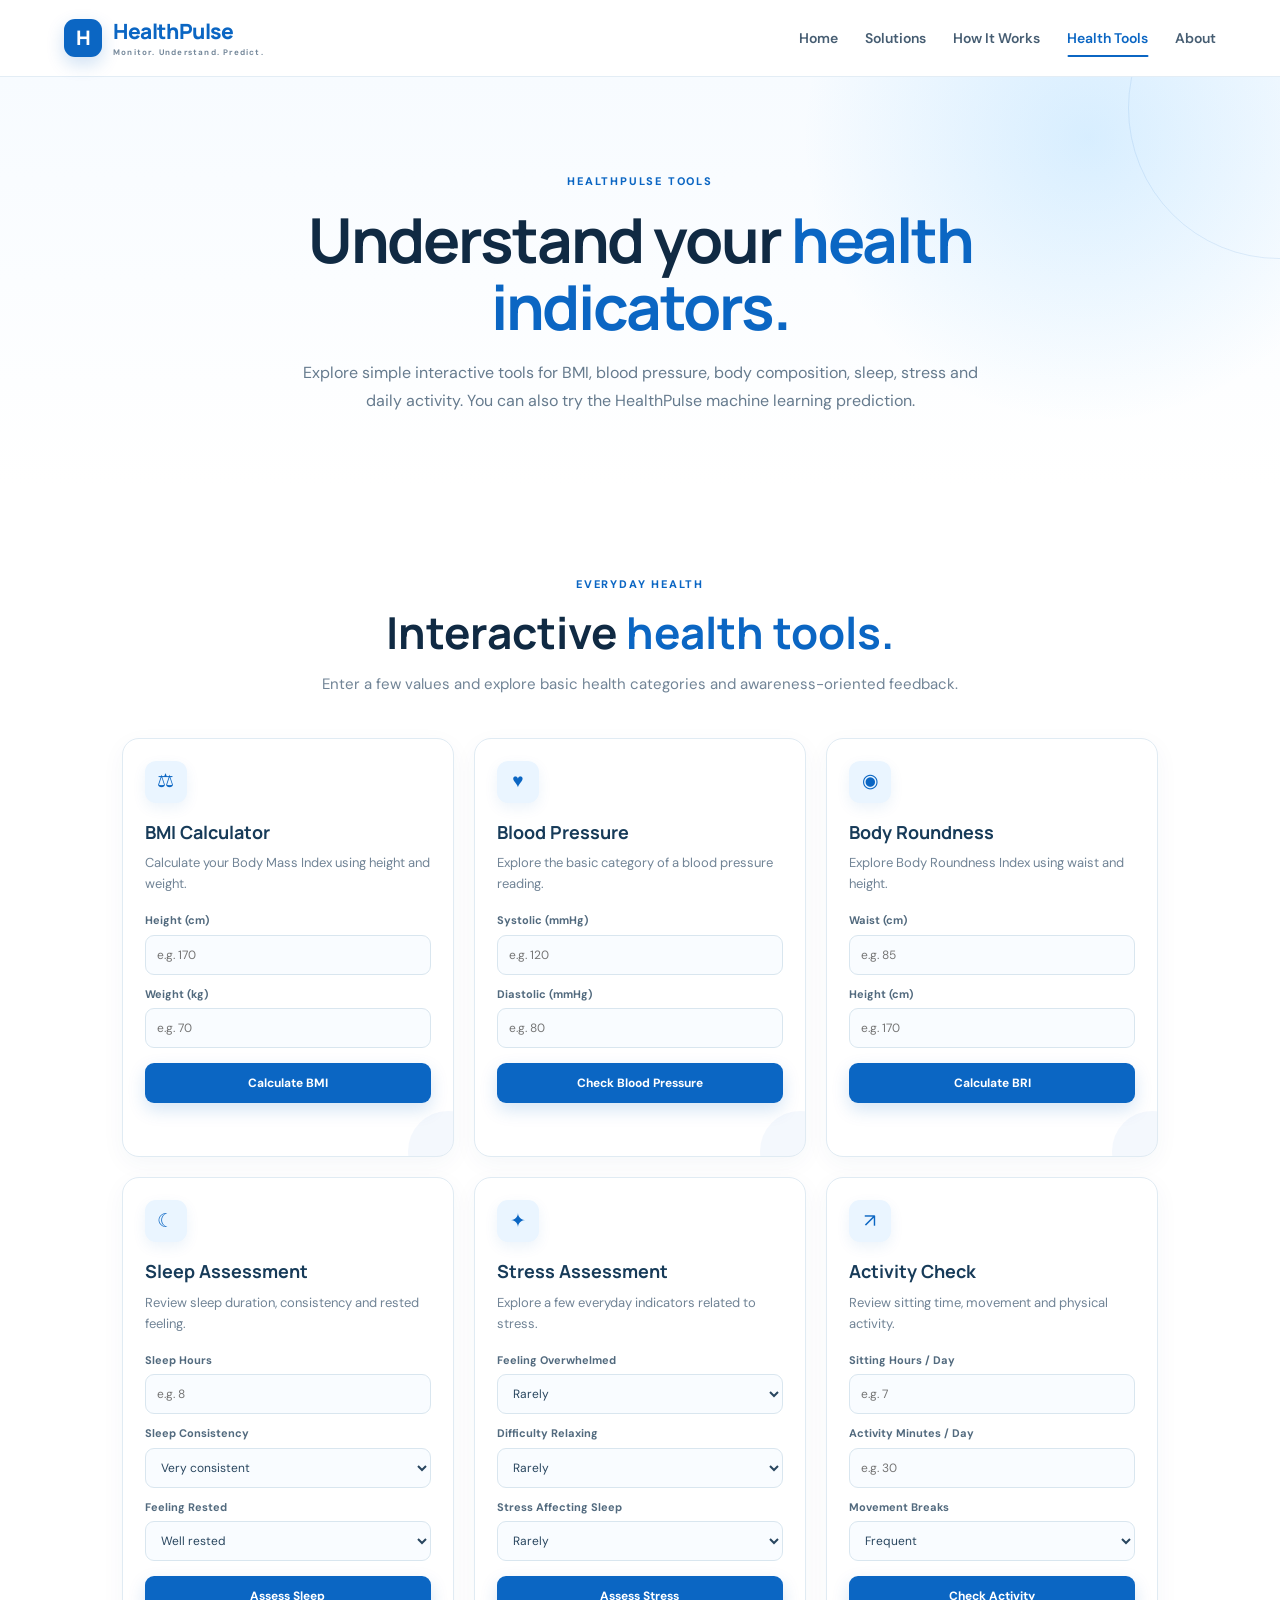
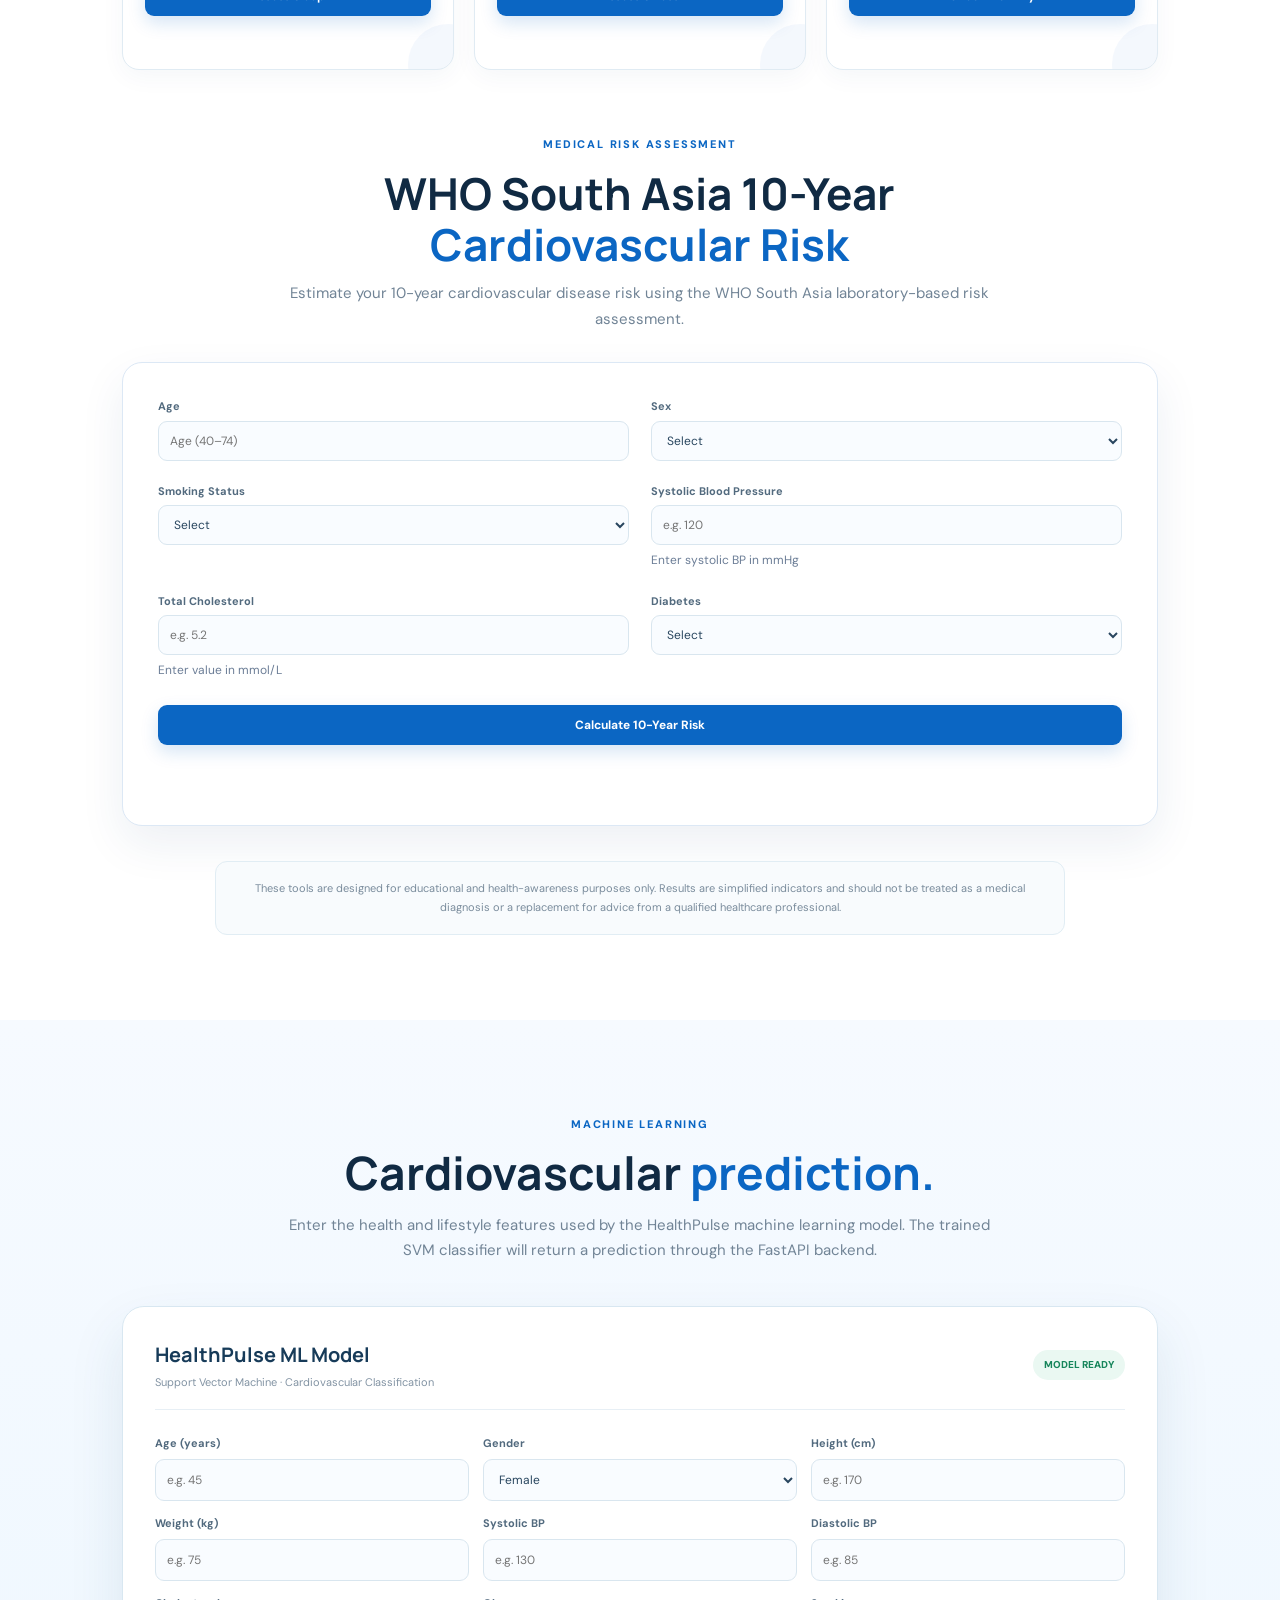
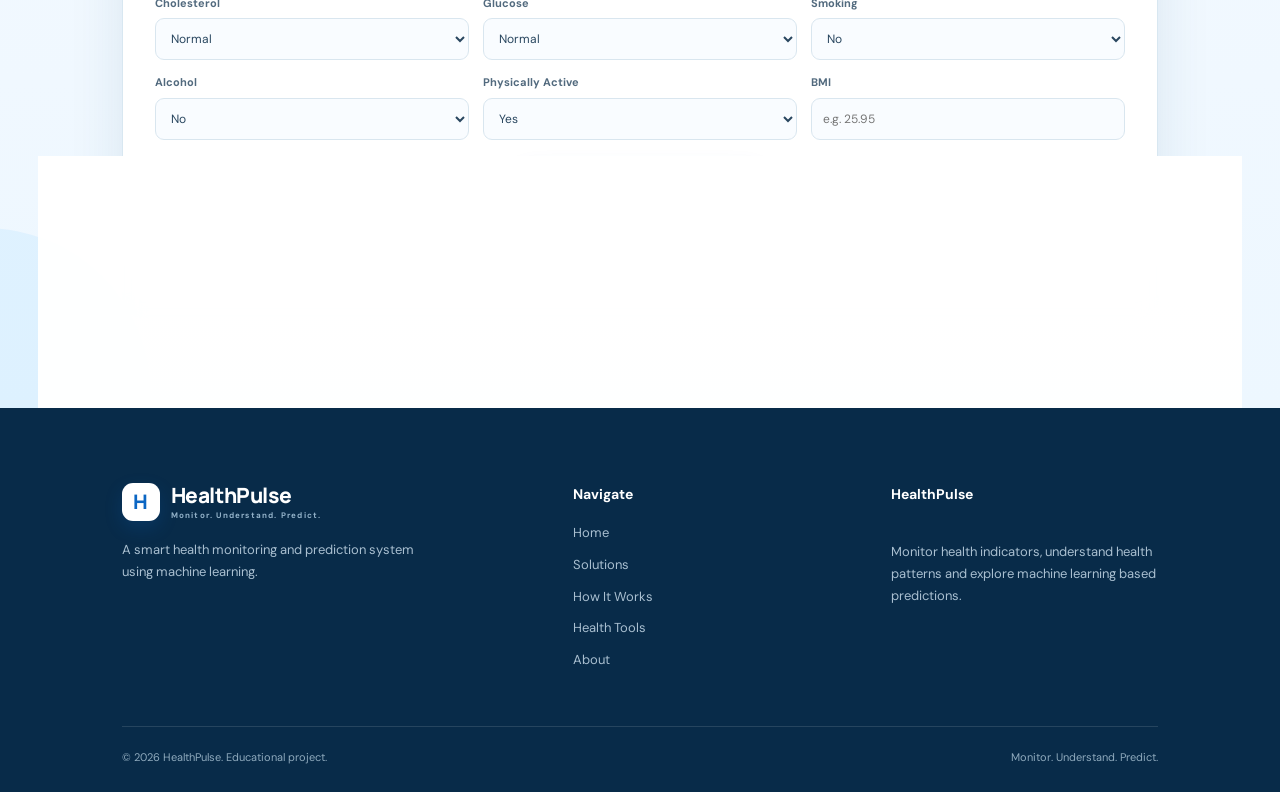
==== commit 8442112f: "Update API URLs for deployment" ====
--- a/frontend/tools.html
+++ b/frontend/tools.html
@@ -2567,7 +2567,7 @@
 
                 const response =
                     await fetch(
-                        "http://127.0.0.1:8000/predict",
+                        "https://healthpulse-backend-aa49.onrender.com/predict",
                         {
                             method: "POST",
 
@@ -2645,7 +2645,7 @@
 
             try {
                 result.innerHTML = "Calculating your cardiovascular risk...";
-                const response = await fetch("http://127.0.0.1:8000/who-risk", {
+                const response = await fetch("https://healthpulse-backend-aa49.onrender.com/who-risk", {
                     method: "POST",
                     headers: {"Content-Type": "application/json"},
                     body: JSON.stringify({
